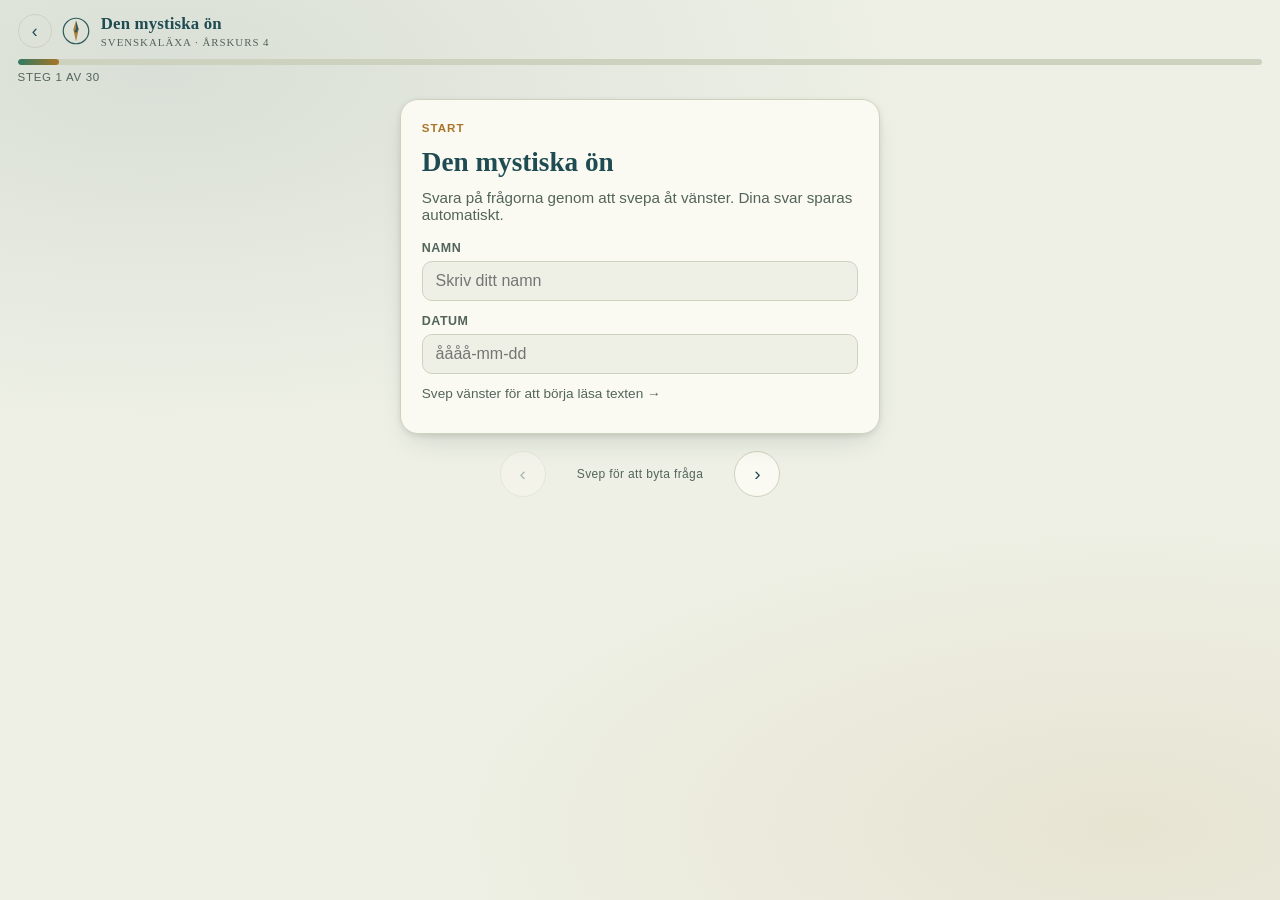
==== laxor/den-mystiska-on.html @ 27d5cc3f "Bygg om till ett ramverk med startsida och delad motor - assets/engine.css + engine.js: delad kortmo" ====
<!doctype html>
<html lang="sv">
<head>
<meta charset="utf-8" />
<title>Den mystiska ön – Svenskaläxa</title>
<meta name="viewport" content="width=device-width, initial-scale=1, viewport-fit=cover" />
<meta name="color-scheme" content="light dark" />
<link rel="stylesheet" href="../assets/engine.css" />
</head>
<body>
<div id="app"></div>
<script src="../assets/engine.js"></script>
<script>
(function () {
  "use strict";

  var OPEN_QUESTIONS = [
    "Varför vaknade Leo tidigt?",
    "Vad hade Leo och hans pappa med sig i båten?",
    "Vad hittade Leo under granen?",
    "Vilka tre saker låg i asken?",
    "Vad stod det på papperslappen?",
    "Vad tror DU att nyckeln går till?"
  ];

  var WORDS = ["morgon", "fönster", "fiskespö", "försiktigt", "fotografi", "nyckel"];

  var SPELL_CHOICES = [
    { options: ["nyckel", "nykel"], correct: "nyckel" },
    { options: ["försiktigt", "försicktigt"], correct: "försiktigt" },
    { options: ["fönster", "fönnster"], correct: "fönster" },
    { options: ["gammal", "gamal"], correct: "gammal" },
    { options: ["plötsligt", "plötslit"], correct: "plötsligt" }
  ];

  var CLASSIFY = [
    { word: "båt", correct: "S" },
    { word: "springa", correct: "V" },
    { word: "gammal", correct: "A" },
    { word: "nyckel", correct: "S" },
    { word: "fiska", correct: "V" },
    { word: "mystisk", correct: "A" },
    { word: "ö", correct: "S" },
    { word: "öppna", correct: "V" }
  ];

  var CHECKLIST = [
    "Jag börjar meningarna med stor bokstav.",
    "Jag har punkt, frågetecken eller utropstecken efter meningarna.",
    "Jag har försökt stava orden rätt.",
    "Jag har läst igenom min text en gång."
  ];

  var TAG_NAMES = { S: "substantiv", V: "verb", A: "adjektiv" };

  var STORY_HTML =
    "<p>På lördagsmorgonen vaknade Leo tidigt. Solen lyste in genom fönstret och han kunde höra måsarna utanför. Hans pappa hade lovat att de skulle åka ut med båten och fiska.</p>" +
    "<p>De packade matsäck, flytvästar och fiskespön och gick ner till bryggan. Vattnet låg nästan helt stilla.</p>" +
    "<p>Efter en stund ute på sjön fick Leo syn på en liten ö.</p>" +
    "<p>– Har vi varit där någon gång? frågade han.</p>" +
    "<p>Pappa skakade på huvudet.</p>" +
    "<p>– Nej, faktiskt inte.</p>" +
    "<p>De styrde båten mot ön och gick i land. Där fanns höga träd, stora stenar och en smal stig som ledde in mellan buskarna.</p>" +
    "<p>Leo följde stigen. Plötsligt såg han något blänka under en gammal gran.</p>" +
    "<p>Det var en liten metallask.</p>" +
    "<p>– Pappa! Kom och titta!</p>" +
    "<p>Leo öppnade försiktigt asken. Inuti låg ett gammalt fotografi, en nyckel och en hopvikt papperslapp.</p>" +
    "<p>På lappen stod bara fyra ord: <em>”Nyckeln passar vid vattnet.”</em></p>" +
    "<p>Leo tittade på sin pappa. – Vad tror du att det betyder?</p>";

  var cards = [];

  cards.push({
    type: "intro",
    eyebrow: "Start",
    title: "Den mystiska ön",
    lead: "Svara på frågorna genom att svepa åt vänster. Dina svar sparas automatiskt.",
    fields: [
      { key: "name", label: "Namn", placeholder: "Skriv ditt namn" },
      { key: "date", label: "Datum", placeholder: "åååå-mm-dd" }
    ],
    hint: "Svep vänster för att börja läsa texten →"
  });

  cards.push({
    type: "read",
    eyebrow: "1 · Läs texten",
    title: "Den mystiska ön",
    html: STORY_HTML,
    hint: "Läst klart? Svep vidare till frågorna."
  });

  OPEN_QUESTIONS.forEach(function (q, i) {
    cards.push({
      type: "open",
      eyebrow: "2 · Läsförståelse · Fråga " + (i + 1) + " av " + OPEN_QUESTIONS.length,
      question: q,
      key: "open." + i
    });
  });

  WORDS.forEach(function (w, i) {
    cards.push({
      type: "word",
      eyebrow: "3 · Ord och stavning · " + (i + 1) + " av " + WORDS.length,
      instruction: "Skriv av ordet en gång:",
      word: w,
      key: "words." + i
    });
  });

  SPELL_CHOICES.forEach(function (c, i) {
    cards.push({
      type: "choice",
      eyebrow: "3 · Ringa in rätt stavning · " + (i + 1) + " av " + SPELL_CHOICES.length,
      prompt: "Vilket ord är rätt stavat?",
      options: c.options,
      correct: c.correct,
      key: "choice." + i,
      correctMsg: "Snyggt! Rätt stavat.",
      wrongMsg: "Nästan – rätt svar är " + c.correct + "."
    });
  });

  CLASSIFY.forEach(function (c, i) {
    cards.push({
      type: "classify",
      eyebrow: "4 · Substantiv, verb eller adjektiv? · " + (i + 1) + " av " + CLASSIFY.length,
      subject: c.word,
      tags: ["S", "V", "A"],
      tagNames: TAG_NAMES,
      correct: c.correct,
      key: "classify." + i
    });
  });

  cards.push({
    type: "long",
    eyebrow: "5 · Skriv själv – vad händer sedan?",
    prompt: "Vad hittar Leo och hans pappa vid vattnet? Vad passar nyckeln till? Skriv minst 6 meningar.",
    key: "long",
    minSentences: 6,
    placeholder: "Fortsätt berättelsen här..."
  });

  cards.push({
    type: "checklist",
    eyebrow: "Kom ihåg!",
    prompt: "Kolla igenom innan du lämnar in:",
    items: CHECKLIST,
    key: "checklist"
  });

  cards.push({
    type: "summary",
    eyebrow: "Klart! 🎉",
    title: "Bra jobbat!",
    lead: "Du har svarat på hela läxan. Visa eller skriv ut svaren nedan så en vuxen kan kolla igenom.",
    buildSummary: function (state) {
      var lines = [];
      lines.push("SVENSKALÄXA – ÅRSKURS 4 – Den mystiska ön");
      lines.push("Namn: " + (state.name || "–") + "    Datum: " + (state.date || "–"));
      lines.push("");
      lines.push("LÄSFÖRSTÅELSE");
      OPEN_QUESTIONS.forEach(function (q, i) {
        lines.push((i + 1) + ". " + q);
        lines.push("   " + ((state.open && state.open[i]) || "(inget svar)"));
      });
      lines.push("");
      lines.push("ORD OCH STAVNING (avskrivna ord)");
      WORDS.forEach(function (w, i) {
        lines.push("- " + w + ": " + ((state.words && state.words[i]) || "(inget svar)"));
      });
      lines.push("");
      lines.push("RÄTT STAVNING");
      SPELL_CHOICES.forEach(function (c, i) {
        var sel = state.choice && state.choice[i];
        lines.push("- " + c.correct + (sel ? (sel === c.correct ? "  ✓ rätt" : "  ✗ svarade " + sel) : "  (obesvarad)"));
      });
      lines.push("");
      lines.push("SUBSTANTIV, VERB, ADJEKTIV");
      CLASSIFY.forEach(function (c, i) {
        var sel = state.classify && state.classify[i];
        lines.push("- " + c.word + ": " + c.correct + (sel ? (sel === c.correct ? "  ✓" : "  ✗ svarade " + sel) : "  (obesvarad)"));
      });
      lines.push("");
      lines.push("SKRIV SJÄLV – FORTSÄTTNINGEN");
      lines.push(state.long || "(inget svar)");
      lines.push("");
      lines.push("CHECKLISTA");
      CHECKLIST.forEach(function (label, i) {
        lines.push(((state.checklist && state.checklist[i]) ? "[x] " : "[ ] ") + label);
      });
      return lines.join("\n");
    }
  });

  SwipeHomework.init({
    mount: "#app",
    title: "Den mystiska ön",
    subtitle: "Svenskaläxa · Årskurs 4",
    storageKey: "franco-svenska-den-mystiska-on-v1",
    backHref: "../index.html",
    cards: cards
  });
})();
</script>
</body>
</html>
---- assets/engine.css ----
/* ============================================================
   Franco läxor – delad design & app-motor
   Samma tokens och kortsystem används av startsidan och varje läxa.
   ============================================================ */

:root {
  --paper: #eef0e5;
  --paper-card: #fbfaf2;
  --ink: #1c2b26;
  --ink-soft: #52645b;
  --navy: #1f4b52;
  --navy-soft: #d7e2df;
  --brass: #a97427;
  --brass-soft: #efe1c4;
  --coral: #b6482f;
  --coral-soft: #f3ded7;
  --sea: #2f7a63;
  --sea-soft: #dcece3;
  --line: #cdd2bf;
  --shadow: rgba(28, 43, 38, 0.18);
}
@media (prefers-color-scheme: dark) {
  :root:not([data-theme="light"]) {
    --paper: #0f1e1c;
    --paper-card: #16302a;
    --ink: #edf1e8;
    --ink-soft: #a6b7ac;
    --navy: #8fd1d3;
    --navy-soft: #1e3c3c;
    --brass: #e7b565;
    --brass-soft: #3a3221;
    --coral: #e58b71;
    --coral-soft: #3d2420;
    --sea: #74cba8;
    --sea-soft: #17352a;
    --line: #2d443c;
    --shadow: rgba(0, 0, 0, 0.45);
  }
}
:root[data-theme="dark"] {
  --paper: #0f1e1c;
  --paper-card: #16302a;
  --ink: #edf1e8;
  --ink-soft: #a6b7ac;
  --navy: #8fd1d3;
  --navy-soft: #1e3c3c;
  --brass: #e7b565;
  --brass-soft: #3a3221;
  --coral: #e58b71;
  --coral-soft: #3d2420;
  --sea: #74cba8;
  --sea-soft: #17352a;
  --line: #2d443c;
  --shadow: rgba(0, 0, 0, 0.45);
}

* { box-sizing: border-box; }
html, body { height: 100%; }
body {
  margin: 0;
  background: var(--paper);
  background-image:
    radial-gradient(ellipse 60% 40% at 12% 8%, color-mix(in srgb, var(--navy) 10%, transparent), transparent),
    radial-gradient(ellipse 55% 35% at 88% 92%, color-mix(in srgb, var(--brass) 10%, transparent), transparent);
  color: var(--ink);
  font-family: -apple-system, BlinkMacSystemFont, "Segoe UI", Roboto, "Helvetica Neue", Arial, sans-serif;
  -webkit-font-smoothing: antialiased;
}
.serif { font-family: Georgia, "Iowan Old Style", "Palatino Linotype", serif; }

/* ---------- app shell (per-läxa) ---------- */
body.app-shell { overflow: hidden; height: 100dvh; display: flex; flex-direction: column; }

.app-header {
  display: flex;
  align-items: center;
  gap: 0.6rem;
  padding: max(0.9rem, env(safe-area-inset-top)) 1.1rem 0.5rem;
  flex: 0 0 auto;
}
.back-link {
  flex: 0 0 auto;
  width: 34px; height: 34px;
  border-radius: 50%;
  display: flex; align-items: center; justify-content: center;
  color: var(--navy);
  text-decoration: none;
  border: 1.5px solid var(--line);
  font-size: 1.1rem;
}
.compass { width: 30px; height: 30px; flex: 0 0 auto; opacity: 0.9; }
.app-title {
  font-family: Georgia, "Iowan Old Style", "Palatino Linotype", serif;
  font-size: 1.05rem;
  font-weight: 700;
  letter-spacing: 0.01em;
  color: var(--navy);
  line-height: 1.15;
}
.app-title small {
  display: block;
  font-family: inherit;
  font-size: 0.68rem;
  font-weight: 400;
  letter-spacing: 0.09em;
  text-transform: uppercase;
  color: var(--ink-soft);
  margin-top: 0.15rem;
}

.progress-wrap { padding: 0.15rem 1.1rem 0.6rem; flex: 0 0 auto; }
.progress-track { height: 6px; border-radius: 4px; background: var(--line); overflow: hidden; }
.progress-fill {
  height: 100%;
  background: linear-gradient(90deg, var(--sea), var(--brass));
  border-radius: 4px;
  transition: width 0.35s ease;
}
.progress-label { margin-top: 0.4rem; font-size: 0.72rem; letter-spacing: 0.06em; text-transform: uppercase; color: var(--ink-soft); }

.card-stage {
  flex: 1 1 auto;
  position: relative;
  display: flex; align-items: center; justify-content: center;
  padding: 0.4rem 1.1rem;
  touch-action: pan-y;
  min-height: 0;
}
.card {
  width: 100%;
  max-width: 480px;
  height: 100%;
  max-height: 100%;
  background: var(--paper-card);
  border: 1px solid var(--line);
  border-radius: 18px;
  box-shadow: 0 14px 30px -12px var(--shadow), 0 2px 8px -2px var(--shadow);
  padding: 1.4rem 1.3rem 1.2rem;
  overflow-y: auto;
  display: flex; flex-direction: column; gap: 0.7rem;
  cursor: grab;
  will-change: transform, opacity;
  -webkit-user-select: none; user-select: none;
}
.card.dragging { cursor: grabbing; transition: none !important; }
.card :is(input, textarea, button, label) { -webkit-user-select: auto; user-select: auto; }

.eyebrow { font-size: 0.72rem; font-weight: 600; letter-spacing: 0.09em; text-transform: uppercase; color: var(--brass); }
.story-title { font-family: Georgia, "Iowan Old Style", "Palatino Linotype", serif; font-size: 1.7rem; margin: 0.1rem 0 0; color: var(--navy); text-wrap: balance; }
.lead { margin: 0; color: var(--ink-soft); font-size: 0.95rem; }
.hint-text { margin-top: auto; color: var(--ink-soft); font-size: 0.85rem; }

.field-row { display: flex; flex-direction: column; gap: 0.8rem; margin-top: 0.4rem; }
.field-label { display: flex; flex-direction: column; gap: 0.35rem; font-size: 0.78rem; font-weight: 600; letter-spacing: 0.04em; color: var(--ink-soft); text-transform: uppercase; }
.field-input, .field-textarea {
  font-family: inherit; font-size: 1rem; color: var(--ink); background: var(--paper);
  border: 1.5px solid var(--line); border-radius: 10px; padding: 0.65rem 0.8rem; width: 100%;
  text-transform: none; font-weight: 400;
}
.field-input:focus, .field-textarea:focus { outline: none; border-color: var(--navy); }
.field-input.center { text-align: center; font-size: 1.15rem; }
.field-textarea { resize: vertical; min-height: 7rem; line-height: 1.5; }

.story-text { font-size: 1rem; line-height: 1.65; }
.story-text p { margin: 0 0 0.75rem; }

.question-text { font-family: Georgia, "Iowan Old Style", "Palatino Linotype", serif; font-size: 1.25rem; color: var(--ink); margin: 0; text-wrap: balance; }

.instruction { margin: 0; color: var(--ink-soft); font-size: 0.9rem; }
.big-word { font-family: Georgia, "Iowan Old Style", "Palatino Linotype", serif; font-size: 2.1rem; text-align: center; color: var(--navy); margin: 0.2rem 0; }
.check-feedback { min-height: 1.3rem; text-align: center; color: var(--sea); font-weight: 600; margin: 0; }

.choice-row { display: flex; flex-direction: column; gap: 0.7rem; margin-top: 0.3rem; }
.choice-btn {
  font-family: Georgia, "Iowan Old Style", "Palatino Linotype", serif; font-size: 1.3rem;
  padding: 0.85rem 1rem; border-radius: 12px; border: 1.5px solid var(--line);
  background: var(--paper); color: var(--ink); cursor: pointer; text-align: center;
}
.choice-btn.is-correct { background: var(--sea-soft); border-color: var(--sea); color: var(--sea); }
.choice-btn.is-wrong { background: var(--coral-soft); border-color: var(--coral); color: var(--coral); }
.choice-btn:disabled { cursor: default; }

.classify-row { display: flex; gap: 0.6rem; margin-top: 0.3rem; }
.classify-btn {
  flex: 1; font-size: 1rem; font-weight: 700; padding: 0.8rem 0.4rem; border-radius: 12px;
  border: 1.5px solid var(--line); background: var(--paper); color: var(--ink); cursor: pointer;
}
.classify-btn.is-correct { background: var(--sea-soft); border-color: var(--sea); color: var(--sea); }
.classify-btn.is-wrong { background: var(--coral-soft); border-color: var(--coral); color: var(--coral); }
.classify-legend { font-size: 0.78rem; color: var(--ink-soft); margin: 0; }
.classify-feedback { min-height: 1.2rem; font-size: 0.85rem; color: var(--ink-soft); margin: 0; }

.counter-text { font-size: 0.82rem; color: var(--ink-soft); margin: 0; }
.counter-text.is-ready { color: var(--sea); font-weight: 600; }

.check-item { display: flex; align-items: flex-start; gap: 0.6rem; font-size: 0.95rem; padding: 0.4rem 0; border-bottom: 1px solid var(--line); }
.check-item:last-child { border-bottom: none; }
.check-item input { width: 1.2rem; height: 1.2rem; margin-top: 0.15rem; accent-color: var(--sea); }

.summary-actions { display: flex; flex-wrap: wrap; gap: 0.6rem; margin-top: 0.3rem; }
.btn {
  font-family: inherit; font-size: 0.85rem; font-weight: 600; padding: 0.6rem 0.9rem;
  border-radius: 10px; border: 1.5px solid var(--navy); background: var(--navy); color: var(--paper-card); cursor: pointer;
}
.btn.secondary { background: transparent; color: var(--navy); }
.btn.danger { border-color: var(--coral); color: var(--coral); background: transparent; }
.summary-box {
  white-space: pre-wrap; font-size: 0.85rem; line-height: 1.5; background: var(--paper);
  border: 1px solid var(--line); border-radius: 10px; padding: 0.7rem; width: 100%; min-height: 10rem;
  font-family: inherit; color: var(--ink);
}

.nav-bar { flex: 0 0 auto; display: flex; align-items: center; justify-content: center; gap: 1.4rem; padding: 0.6rem 1.1rem max(0.8rem, env(safe-area-inset-bottom)); }
.nav-btn { width: 46px; height: 46px; border-radius: 50%; border: 1.5px solid var(--line); background: var(--paper-card); color: var(--navy); font-size: 1.2rem; display: flex; align-items: center; justify-content: center; cursor: pointer; }
.nav-btn:disabled { opacity: 0.35; cursor: default; }
.nav-hint { font-size: 0.75rem; color: var(--ink-soft); letter-spacing: 0.03em; min-width: 9rem; text-align: center; }

@media (prefers-reduced-motion: reduce) { .card { transition: none !important; } }
@media print {
  .app-header, .progress-wrap, .nav-bar { display: none; }
  body { overflow: visible; height: auto; }
  .card-stage { padding: 0; }
  .card { box-shadow: none; max-height: none; overflow: visible; }
}

/* ---------- startsida (läxväljaren) ---------- */
.landing {
  min-height: 100dvh;
  max-width: 640px;
  margin: 0 auto;
  padding: max(2rem, env(safe-area-inset-top)) 1.3rem 3rem;
  display: flex;
  flex-direction: column;
  gap: 1.5rem;
}
.landing-header { display: flex; align-items: center; gap: 0.7rem; }
.landing-header .compass { width: 38px; height: 38px; }
.landing-title { font-family: Georgia, "Iowan Old Style", "Palatino Linotype", serif; font-size: 1.6rem; color: var(--navy); margin: 0; }
.landing-sub { margin: 0.15rem 0 0; color: var(--ink-soft); font-size: 0.9rem; }

.homework-list { display: flex; flex-direction: column; gap: 0.9rem; list-style: none; margin: 0; padding: 0; }
.homework-tile {
  display: block;
  text-decoration: none;
  color: var(--ink);
  background: var(--paper-card);
  border: 1px solid var(--line);
  border-radius: 16px;
  padding: 1.1rem 1.2rem;
  box-shadow: 0 10px 22px -14px var(--shadow);
  position: relative;
  overflow: hidden;
}
.homework-tile::before {
  content: "";
  position: absolute; left: 0; top: 0; bottom: 0; width: 5px;
  background: var(--tile-accent, var(--brass));
}
.tile-top { display: flex; align-items: baseline; justify-content: space-between; gap: 0.8rem; }
.tile-subject { font-size: 0.68rem; font-weight: 700; letter-spacing: 0.09em; text-transform: uppercase; color: var(--tile-accent, var(--brass)); }
.tile-title { font-family: Georgia, "Iowan Old Style", "Palatino Linotype", serif; font-size: 1.25rem; margin: 0.25rem 0 0.2rem; color: var(--navy); }
.tile-desc { margin: 0; font-size: 0.88rem; color: var(--ink-soft); }
.tile-status {
  margin-top: 0.7rem; display: flex; align-items: center; gap: 0.5rem;
  font-size: 0.78rem; color: var(--ink-soft);
}
.tile-status .dot { width: 7px; height: 7px; border-radius: 50%; background: var(--line); flex: 0 0 auto; }
.tile-status.is-started .dot { background: var(--brass); }
.tile-status.is-done .dot { background: var(--sea); }
.tile-status.is-done { color: var(--sea); font-weight: 600; }
.tile-bar { margin-top: 0.5rem; height: 4px; border-radius: 3px; background: var(--line); overflow: hidden; }
.tile-bar-fill { height: 100%; background: var(--tile-accent, var(--brass)); border-radius: 3px; }

.landing-empty { color: var(--ink-soft); font-size: 0.9rem; border: 1px dashed var(--line); border-radius: 14px; padding: 1.4rem; text-align: center; }
.landing-footer { margin-top: auto; color: var(--ink-soft); font-size: 0.75rem; text-align: center; }
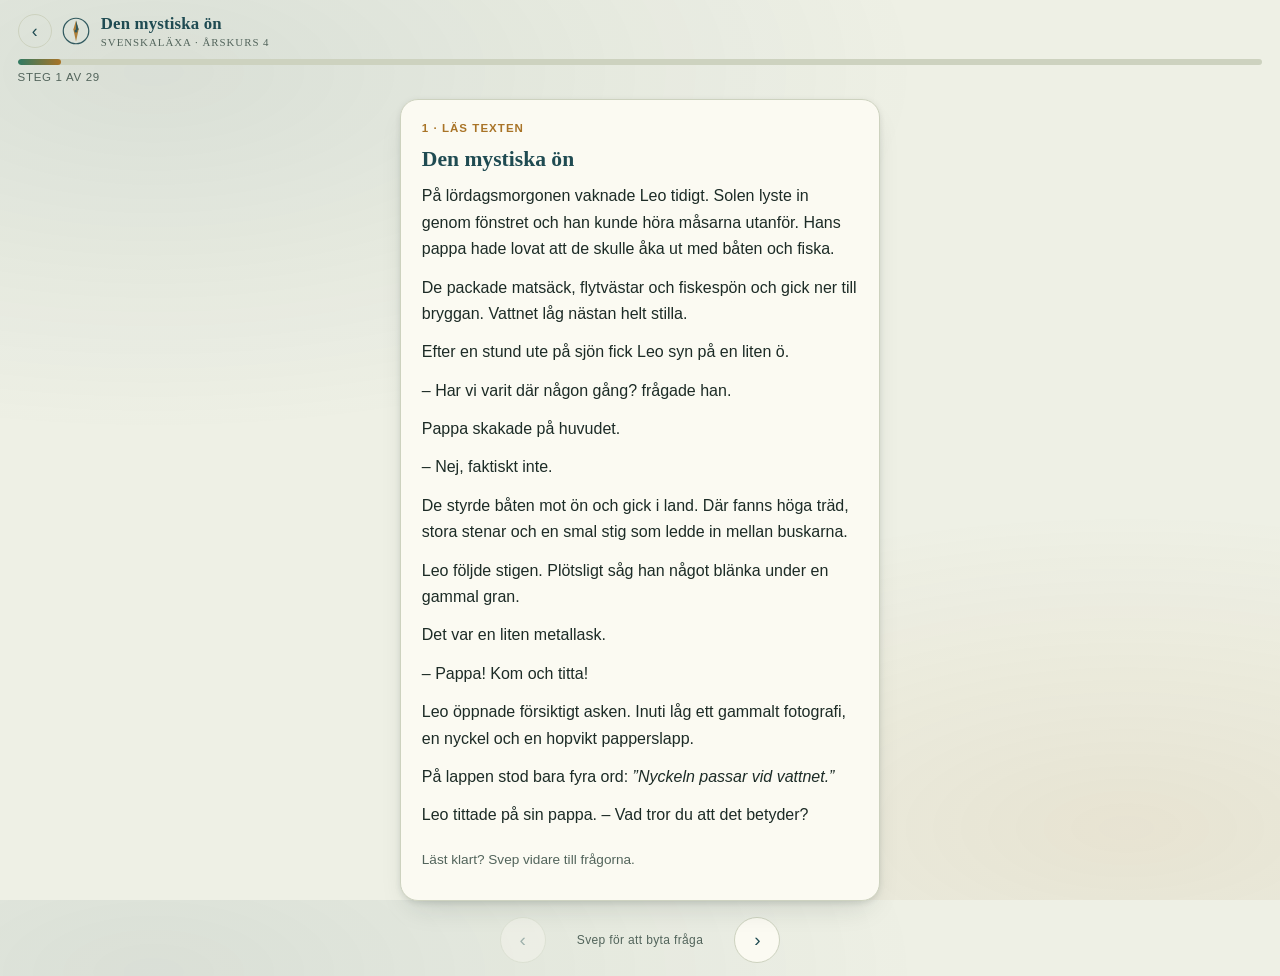
==== commit e9f91b77: "Ta bort onödig startslide, fyll i namn/datum automatiskt Namn (Franco) och dagens datum sätts nu av " ====
--- a/laxor/den-mystiska-on.html
+++ b/laxor/den-mystiska-on.html
@@ -5,11 +5,20 @@
 <title>Den mystiska ön – Svenskaläxa</title>
 <meta name="viewport" content="width=device-width, initial-scale=1, viewport-fit=cover" />
 <meta name="color-scheme" content="light dark" />
+<meta name="theme-color" content="#173a37" />
+<meta name="mobile-web-app-capable" content="yes" />
+<meta name="apple-mobile-web-app-capable" content="yes" />
+<meta name="apple-mobile-web-app-status-bar-style" content="black-translucent" />
+<meta name="apple-mobile-web-app-title" content="Läxor" />
+<link rel="manifest" href="../manifest.json" />
+<link rel="icon" href="../assets/icons/icon-192.png" />
+<link rel="apple-touch-icon" href="../assets/icons/apple-touch-icon.png" />
 <link rel="stylesheet" href="../assets/engine.css" />
 </head>
 <body>
 <div id="app"></div>
 <script src="../assets/engine.js"></script>
+<script src="../assets/register-sw.js"></script>
 <script>
 (function () {
   "use strict";
@@ -71,18 +80,6 @@
   var cards = [];
 
   cards.push({
-    type: "intro",
-    eyebrow: "Start",
-    title: "Den mystiska ön",
-    lead: "Svara på frågorna genom att svepa åt vänster. Dina svar sparas automatiskt.",
-    fields: [
-      { key: "name", label: "Namn", placeholder: "Skriv ditt namn" },
-      { key: "date", label: "Datum", placeholder: "åååå-mm-dd" }
-    ],
-    hint: "Svep vänster för att börja läsa texten →"
-  });
-
-  cards.push({
     type: "read",
     eyebrow: "1 · Läs texten",
     title: "Den mystiska ön",
